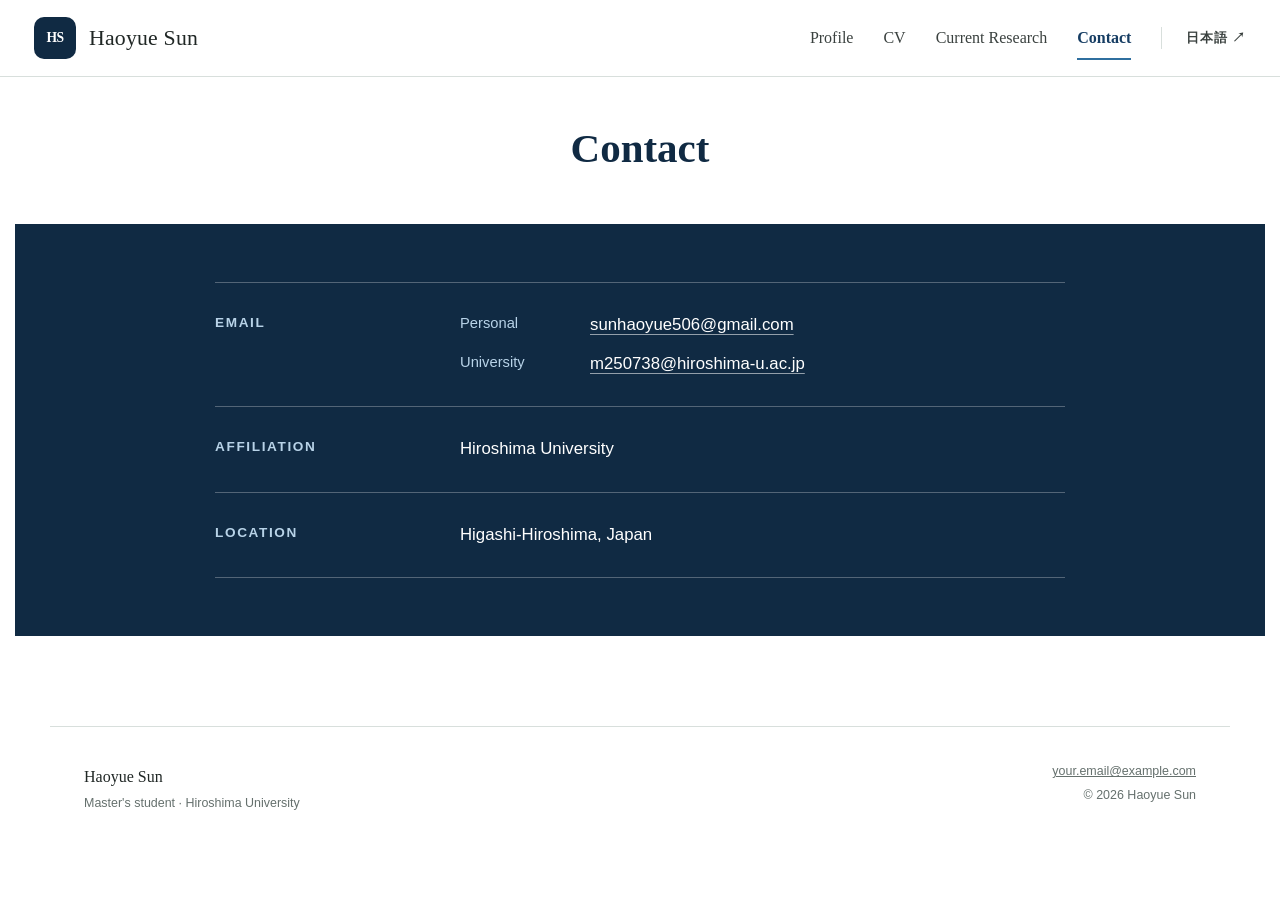
==== contact.html @ a17448c6 "Update" ====
<!doctype html>
<html lang="en">
<head>
  <meta charset="utf-8">
  <meta name="viewport" content="width=device-width, initial-scale=1">
  <meta name="description" content="Contact information for Haoyue Sun.">
  <meta name="theme-color" content="#102a43">
  <title>Contact · Haoyue Sun</title>
  <link rel="icon" href="favicon.svg" type="image/svg+xml">
  <link rel="stylesheet" href="style.css">
  <script src="main.js" defer></script>
</head>
<body class="page-contact">
  <a class="skip-link" href="#main-content">Skip to content</a>
  <header class="site-header">
  <div class="header-inner">
    <a class="brand" href="index.html" aria-label="Haoyue Sun — home">
      <span class="brand-mark" aria-hidden="true">HS</span>
      <span class="brand-name">Haoyue Sun</span>
    </a>
    <button class="menu-button" type="button" aria-expanded="false" aria-controls="site-navigation">
      <span>Menu</span><span class="menu-lines" aria-hidden="true"></span>
    </button>
    <nav id="site-navigation" class="site-navigation" aria-label="Primary navigation">
      <a href="index.html">Profile</a>
        <a href="SUN_Haoyue_CV.pdf" target="_blank" rel="noopener">CV</a>
        <a href="current-research.html">Current Research</a>
        <a href="contact.html" class="active" aria-current="page">Contact</a>
      <a class="language-link" href="ja-contact.html" lang="ja" hreflang="ja">日本語 <span aria-hidden="true">↗</span></a>
    </nav>
  </div>
</header>
  <main id="main-content">

  <section class="contact-heading">
    <h1>Contact</h1>
  </section>

  <section class="contact-panel">

    <div class="contact-details">

      <div class="contact-row">
        <h2>Email</h2>

        <div class="contact-email-list">
          <p>
            <span>Personal</span>
            <a href="mailto:sunhaoyue506@gmail.com">sunhaoyue506@gmail.com</a>
          </p>

          <p>
            <span>University</span>
            <a href="mailto:m250738@hiroshima-u.ac.jp">m250738@hiroshima-u.ac.jp</a>
          </p>
        </div>
      </div>

      <div class="contact-row">
        <h2>Affiliation</h2>

        <p>Hiroshima University</p>
      </div>

      <div class="contact-row">
        <h2>Location</h2>

        <p>Higashi-Hiroshima, Japan</p>
      </div>

    </div>

  </section>

</main>
  <footer class="site-footer">
  <div><p class="footer-name">Haoyue Sun</p><p>Master's student · Hiroshima University</p></div>
  <div class="footer-meta"><a href="mailto:your.email@example.com">your.email@example.com</a><p>© <span data-current-year>2026</span> Haoyue Sun</p></div>
</footer>
</body>
</html>
---- style.css ----
:root {
  --navy-950: #081b2c;
  --navy-900: #102a43;
  --navy-800: #163d63;
  --blue-700: #2f6f9f;
  --blue-100: #dce8f2;
  --blue-050: #f3f7fa;
  --ink: #202725;
  --muted: #65706d;
  --line: #d8dfdc;
  --paper: #ffffff;
  --warm: #faf9f6;
  --max-width: 1180px;
}

* { box-sizing: border-box; }
html { scroll-behavior: smooth; }
body {
  margin: 0;
  background: var(--paper);
  color: var(--ink);
  font-family: Inter, "Helvetica Neue", Arial, "Hiragino Kaku Gothic ProN", "Yu Gothic", sans-serif;
  font-size: 16px;
  line-height: 1.75;
  text-rendering: optimizeLegibility;
}
a { color: inherit; }
img { display: block; max-width: 100%; }

.skip-link {
  background: var(--paper);
  left: 12px;
  padding: 10px 14px;
  position: fixed;
  top: -80px;
  z-index: 100;
}
.skip-link:focus { top: 12px; }

.site-header {
  background: rgba(255, 255, 255, 0.96);
  border-bottom: 1px solid var(--line);
  position: sticky;
  top: 0;
  z-index: 20;
}
.header-inner {
  align-items: center;
  display: flex;
  justify-content: space-between;
  margin: 0 auto;
  max-width: 1440px;
  min-height: 76px;
  padding: 0 34px;
}
.brand {
  align-items: center;
  display: inline-flex;
  gap: 13px;
  text-decoration: none;
}
.brand-mark {
  align-items: center;
  background: var(--navy-900);
  border-radius: 10px;
  color: white;
  display: inline-flex;
  font-family: Georgia, "Times New Roman", serif;
  font-size: 0.85rem;
  font-weight: 700;
  height: 42px;
  justify-content: center;
  letter-spacing: -0.04em;
  width: 42px;
}
.brand-name {
  font-family: Georgia, "Times New Roman", serif;
  font-size: 1.36rem;
  letter-spacing: 0.01em;
}
.site-navigation {
  align-items: center;
  display: flex;
  gap: 30px;
}
.site-navigation a {
  color: #3a413f;
  font-family: Georgia, "Times New Roman", "Yu Mincho", serif;
  font-size: 1rem;
  position: relative;
  text-decoration: none;
  white-space: nowrap;
}
.site-navigation a::after {
  background: var(--blue-700);
  bottom: -8px;
  content: "";
  height: 2px;
  left: 0;
  position: absolute;
  transform: scaleX(0);
  transform-origin: right;
  transition: transform 180ms ease;
  width: 100%;
}
.site-navigation a:hover::after,
.site-navigation a:focus-visible::after,
.site-navigation a.active::after {
  transform: scaleX(1);
  transform-origin: left;
}
.site-navigation a.active { color: var(--navy-800); font-weight: 700; }
.site-navigation .language-link {
  border-left: 1px solid var(--line);
  font-family: Inter, "Helvetica Neue", Arial, sans-serif;
  font-size: 0.82rem;
  font-weight: 700;
  letter-spacing: 0.06em;
  padding-left: 24px;
  text-transform: uppercase;
}
.menu-button { display: none; }

.page-heading {
  align-items: center;
  display: flex;
  flex-direction: column;
  justify-content: center;
  min-height: 185px;
  padding: 45px 24px;
  text-align: center;
}
.page-heading p {
  color: var(--blue-700);
  font-size: 0.72rem;
  font-weight: 700;
  letter-spacing: 0.16em;
  margin: 0 0 7px;
  text-transform: uppercase;
}
.page-heading h1 {
  color: var(--navy-800);
  font-family: Georgia, "Times New Roman", "Yu Mincho", serif;
  font-size: clamp(2.1rem, 4.2vw, 3.2rem);
  font-weight: 600;
  letter-spacing: -0.02em;
  line-height: 1.15;
  margin: 0;
}

.profile-hero {
  background: var(--navy-900);
  color: white;
}
.profile-hero-inner {
  align-items: center;
  display: grid;
  gap: 64px;
  grid-template-columns: 250px minmax(0, 1fr);
  margin: 0 auto;
  max-width: var(--max-width);
  min-height: 390px;
  padding: 36px 34px;
}
.portrait-frame {
  background: var(--blue-100);
  box-shadow: 14px 14px 0 rgba(47, 111, 159, 0.4);
}
.portrait-frame img {
  aspect-ratio: 4 / 5;
  height: auto;
  object-fit: cover;
  width: 100%;
}
.profile-name {
  font-family: Georgia, "Times New Roman", "Yu Mincho", serif;
  font-size: clamp(2rem, 3.2vw, 3.2rem);
  font-weight: 500;
  letter-spacing: -0.035em;
  line-height: 1.15;
  margin: 0 0 20px;
}
.profile-role {
  font-size: clamp(0.95rem, 1.5vw, 1.1rem);
  font-weight: 600;
  margin: 0;
}
.profile-affiliation {
  color: #ffffff;
  font-weight: 700;
  margin: 5px 0 0;
}
.profile-summary { color: #eef4f9; margin: 28px 0 0; max-width: 680px; }
.inline-links { display: flex; flex-wrap: wrap; gap: 15px 24px; margin-top: 25px; }
.inline-links a {
  border-bottom: 1px solid rgba(255, 255, 255, 0.55);
  font-size: 0.85rem;
  font-weight: 700;
  text-decoration: none;
}

.content-section {
  margin: 0 auto;
  max-width: var(--max-width);
  padding: 88px 34px;
}
.content-section + .content-section { border-top: 1px solid var(--line); }
.content-section.tint {
  background: var(--blue-050);
  max-width: none;
  padding-left: max(34px, calc((100vw - 1112px) / 2));
  padding-right: max(34px, calc((100vw - 1112px) / 2));
}
.section-grid {
  display: grid;
  gap: 70px;
  grid-template-columns: minmax(220px, 0.42fr) minmax(0, 1fr);
}
.section-label {
  color: var(--blue-700);
  font-size: 0.72rem;
  font-weight: 700;
  letter-spacing: 0.16em;
  margin: 5px 0 10px;
  text-transform: uppercase;
}
.section-title {
  font-family: Georgia, "Times New Roman", "Yu Mincho", serif;
  font-size: clamp(1.8rem, 3.2vw, 2.75rem);
  font-weight: 500;
  letter-spacing: -0.025em;
  line-height: 1.25;
  margin: 0;
}
.section-heading {
  font-family: Georgia, "Times New Roman", "Yu Mincho", serif;
  font-size: clamp(1.45rem, 2.2vw, 1.85rem);
  font-weight: 600;
  letter-spacing: -0.015em;
  line-height: 1.3;
  margin: 0;
}
.prose { max-width: 760px; }
.prose > :first-child { margin-top: 0; }
.prose p { color: #3f4946; margin: 0 0 1.25em; }
.prose h2,
.prose h3 {
  font-family: Georgia, "Times New Roman", "Yu Mincho", serif;
  font-weight: 500;
  line-height: 1.35;
}
.prose h2 { font-size: 1.8rem; margin: 2em 0 0.7em; }
.prose h3 { font-size: 1.3rem; margin: 1.7em 0 0.55em; }
.prose ul { margin: 0 0 1.4em; padding-left: 1.2em; }
.prose li { margin-bottom: 0.55em; }

.interest-list {
  display: flex;
  flex-wrap: wrap;
  gap: 10px;
  list-style: none;
  margin: 0;
  padding: 0;
}
.interest-list li {
  background: var(--blue-050);
  border: 1px solid #c9ddd7;
  border-radius: 100px;
  color: var(--navy-900);
  font-size: 0.86rem;
  padding: 7px 14px;
}
.timeline { border-top: 1px solid var(--ink); }
.timeline-item {
  border-bottom: 1px solid var(--line);
  display: grid;
  gap: 32px;
  grid-template-columns: 145px minmax(0, 1fr);
  padding: 25px 0;
}
.timeline-date { color: var(--blue-700); font-size: 0.84rem; font-weight: 700; margin: 2px 0 0; }
.timeline-item h3 { font-family: Georgia, "Times New Roman", "Yu Mincho", serif; font-size: 1.25rem; font-weight: 500; margin: 0; }
.timeline-item p { color: var(--muted); margin: 5px 0 0; }

.page-body {
  margin: 0 auto;
  max-width: var(--max-width);
  padding: 76px 34px 110px;
}
.article-layout {
  display: grid;
  gap: 72px;
  grid-template-columns: minmax(0, 1fr) 290px;
}
.article-lead {
  color: var(--navy-900) !important;
  font-family: Georgia, "Times New Roman", "Yu Mincho", serif;
  font-size: clamp(1.3rem, 2.3vw, 1.7rem);
  line-height: 1.55;
}
.fact-panel {
  align-self: start;
  background: var(--blue-050);
  border-top: 4px solid var(--blue-700);
  padding: 24px;
}
.fact-panel dl { margin: 0; }
.fact-panel div { border-bottom: 1px solid #ccddd8; padding: 0 0 15px; }
.fact-panel div + div { padding-top: 15px; }
.fact-panel div:last-child { border-bottom: 0; padding-bottom: 0; }
.fact-panel dt { color: var(--muted); font-size: 0.7rem; font-weight: 700; letter-spacing: 0.1em; text-transform: uppercase; }
.fact-panel dd { margin: 4px 0 0; }
.button-row { display: flex; flex-wrap: wrap; gap: 12px; margin-top: 34px; }
.button {
  background: var(--navy-900);
  border: 1px solid var(--navy-900);
  color: white;
  display: inline-flex;
  font-size: 0.82rem;
  font-weight: 700;
  letter-spacing: 0.03em;
  padding: 11px 17px;
  text-decoration: none;
}
.button:hover,
.button:focus-visible { background: var(--navy-950); }
.button.secondary { background: transparent; color: var(--navy-900); }
.button.muted { cursor: not-allowed; opacity: 0.6; }
.notice {
  background: #f6f2e7;
  border-left: 4px solid #b7944f;
  color: #5a4b2d;
  font-size: 0.9rem;
  margin-top: 30px;
  padding: 15px 18px;
}

.site-footer {
  border-top: 1px solid var(--line);
  color: var(--muted);
  display: flex;
  font-size: 0.78rem;
  justify-content: space-between;
  margin: 0 auto;
  max-width: var(--max-width);
  padding: 34px;
}
.site-footer p { margin: 2px 0; }
.footer-name { color: var(--ink); font-family: Georgia, "Times New Roman", serif; font-size: 1rem; }
.footer-meta { text-align: right; }

@media (max-width: 980px) {
  .header-inner { min-height: 68px; padding: 0 22px; }
  .menu-button {
    align-items: center;
    background: transparent;
    border: 0;
    color: var(--ink);
    display: inline-flex;
    font: inherit;
    font-size: 0.78rem;
    font-weight: 700;
    gap: 10px;
    padding: 10px 0;
    text-transform: uppercase;
  }
  .menu-lines,
  .menu-lines::before,
  .menu-lines::after { background: currentColor; display: block; height: 1px; position: relative; width: 19px; }
  .menu-lines::before,
  .menu-lines::after { content: ""; position: absolute; }
  .menu-lines::before { top: -6px; }
  .menu-lines::after { top: 6px; }
  .site-navigation {
    align-items: stretch;
    background: white;
    border-bottom: 1px solid var(--line);
    display: none;
    flex-direction: column;
    gap: 0;
    left: 0;
    padding: 12px 22px 22px;
    position: absolute;
    right: 0;
    top: 68px;
  }
  .site-navigation.is-open { display: flex; }
  .site-navigation a { border-top: 1px solid var(--line); padding: 12px 0; }
  .site-navigation a::after { display: none; }
  .site-navigation .language-link { border-left: 0; padding-left: 0; }
  .profile-hero-inner { gap: 42px; grid-template-columns: 210px minmax(0, 1fr); }
}

@media (max-width: 700px) {
  .brand-mark { height: 37px; width: 37px; }
  .brand-name { font-size: 1.13rem; }
  .page-heading { min-height: 150px; }
  .profile-hero-inner { gap: 38px; grid-template-columns: 1fr; padding: 38px 24px 54px; }
  .portrait-frame { max-width: 220px; }
  .content-section,
  .page-body { padding: 64px 24px 80px; }
  .content-section.tint { padding-left: 24px; padding-right: 24px; }
  .section-grid,
  .article-layout,
  .contact-card { gap: 38px; grid-template-columns: 1fr; }
  .timeline-item { gap: 4px; grid-template-columns: 1fr; }
  .site-footer { flex-direction: column; gap: 18px; padding: 28px 24px; }
  .footer-meta { text-align: left; }
}

@media (prefers-reduced-motion: reduce) {
  html { scroll-behavior: auto; }
  *, *::before, *::after { transition-duration: 0.01ms !important; }
}

/* Current Research page */

.page-current-research .research-heading {
  max-width: 1250px;
  margin: 0 auto;
  padding: 48px 7% 32px;
  text-align: center;
}

.page-current-research .research-heading h1 {
  margin: 0;
  color: #102a43;
  font-family: Georgia, "Times New Roman", serif;
  font-size: clamp(2.1rem, 3.2vw, 3.2rem);
  font-weight: 600;
  line-height: 1.15;
}

.page-current-research .research-sections {
  max-width: 1250px;
  margin: 0 auto;
  padding: 20px 7% 45px;
}

.page-current-research .research-section {
  display: grid;
  grid-template-columns: 250px minmax(0, 1fr);
  column-gap: 70px;
  padding: 42px 0;
  border-top: 1px solid #d7e0e7;
}

.page-current-research .research-section:first-child {
  border-top: none;
}

.page-current-research .research-section h2 {
  margin: 0;
  color: #102a43;
  font-family: Georgia, "Times New Roman", serif;
  font-size: 1.7rem;
  font-weight: 600;
  line-height: 1.3;
}

.page-current-research .research-section-content {
  max-width: 780px;
}

.page-current-research .research-section-content p {
  margin: 0 0 17px;
  color: #334e68;
  font-size: 1.03rem;
  line-height: 1.75;
}

.page-current-research .research-section-content p:last-child {
  margin-bottom: 0;
}

.page-current-research .research-materials-note {
  max-width: 1080px;
  margin: 0 auto 80px;
  padding: 20px 26px;
  background: #f7f3e9;
  border-left: 5px solid #c7a052;
}

.page-current-research .research-materials-note p {
  margin: 0;
  color: #243b53;
  font-size: 1rem;
  line-height: 1.7;
}

@media (max-width: 800px) {
  .page-current-research .research-heading {
    padding: 42px 7% 24px;
  }

  .page-current-research .research-section {
    grid-template-columns: 1fr;
    row-gap: 20px;
    padding: 34px 0;
  }

  .page-current-research .research-section h2 {
    font-size: 1.55rem;
  }

  .page-current-research .research-materials-note {
    margin: 10px 7% 60px;
  }
}

/* Contact page */

.page-contact .contact-heading {
  max-width: 1250px;
  margin: 0 auto;
  padding: 48px 7% 32px;
  text-align: center;
}

.page-contact .contact-heading h1 {
  margin: 0;
  color: #102a43;
  font-family: Georgia, "Times New Roman", serif;
  font-size: clamp(2.1rem, 3.2vw, 3.2rem);
  font-weight: 600;
  line-height: 1.15;
}

.page-contact .contact-panel {
  max-width: 1250px;
  margin: 20px auto 90px;
  padding: 58px 8%;
  background: #102a43;
  color: #ffffff;
}

.page-contact .contact-details {
  max-width: 850px;
  margin: 0 auto;
}

.page-contact .contact-row {
  display: grid;
  grid-template-columns: 190px minmax(0, 1fr);
  column-gap: 55px;
  padding: 28px 0;
  border-top: 1px solid rgba(255, 255, 255, 0.28);
}

.page-contact .contact-row:last-child {
  border-bottom: 1px solid rgba(255, 255, 255, 0.28);
}

.page-contact .contact-row h2 {
  margin: 0;
  color: #b8d3e8;
  font-family: Arial, sans-serif;
  font-size: 0.85rem;
  font-weight: 700;
  letter-spacing: 0.12em;
  text-transform: uppercase;
}

.page-contact .contact-row p {
  margin: 0;
  color: #ffffff;
  font-size: 1.05rem;
  line-height: 1.7;
}

.page-contact .contact-row a {
  color: #ffffff;
  text-decoration-color: rgba(255, 255, 255, 0.55);
  text-underline-offset: 4px;
}

.page-contact .contact-row a:hover {
  text-decoration-color: #ffffff;
}

.page-contact .contact-email-list p {
  display: grid;
  grid-template-columns: 110px minmax(0, 1fr);
  column-gap: 20px;
  margin-bottom: 10px;
}

.page-contact .contact-email-list p:last-child {
  margin-bottom: 0;
}

.page-contact .contact-email-list span {
  color: #b8d3e8;
  font-size: 0.92rem;
}

@media (max-width: 700px) {
  .page-contact .contact-heading {
    padding: 42px 7% 26px;
  }

  .page-contact .contact-panel {
    margin: 10px 5% 60px;
    padding: 35px 8%;
  }

  .page-contact .contact-row {
    grid-template-columns: 1fr;
    row-gap: 14px;
    padding: 24px 0;
  }

  .page-contact .contact-email-list p {
    grid-template-columns: 1fr;
    row-gap: 2px;
  }
}
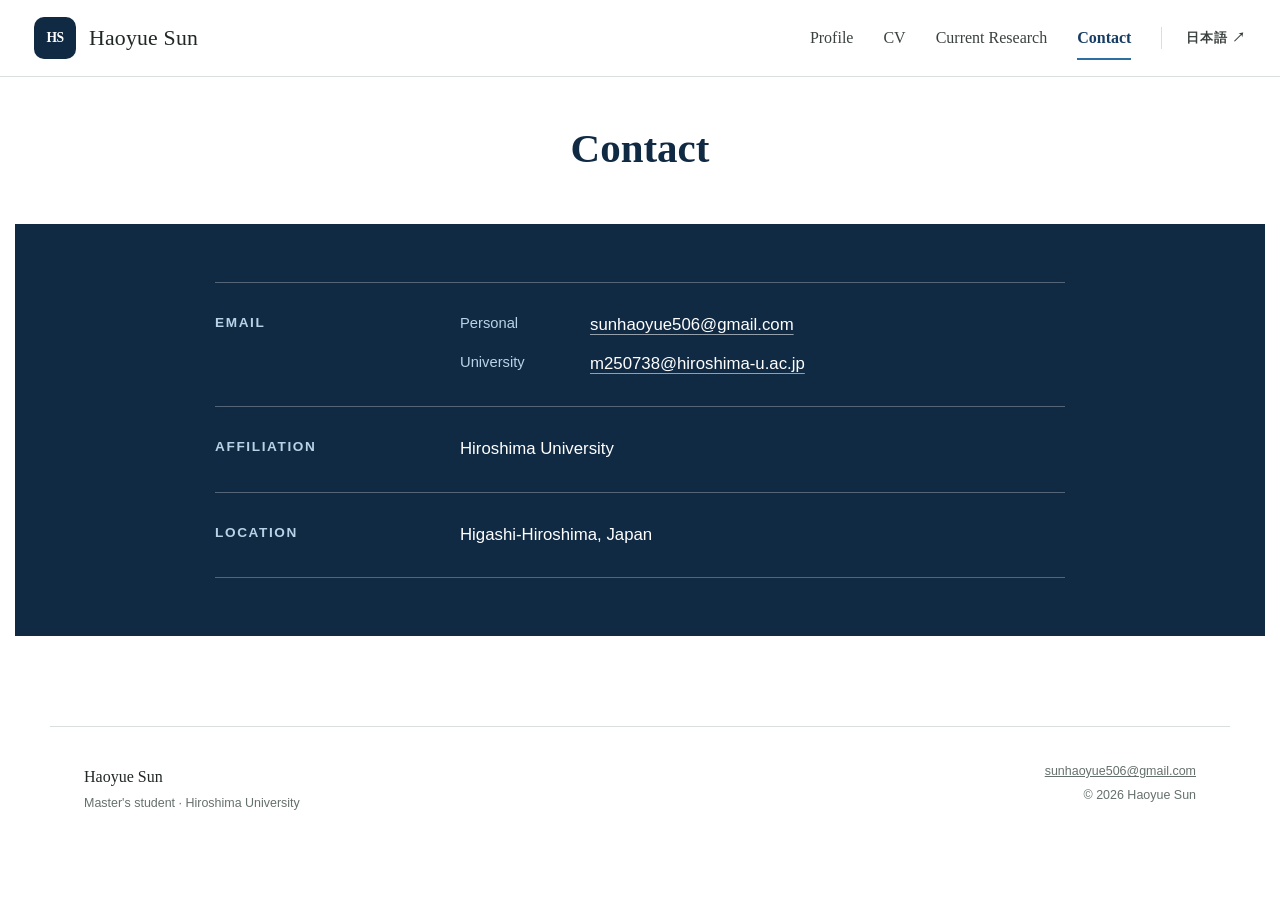
==== commit bfc1062c: "Update email" ====
--- a/contact.html
+++ b/contact.html
@@ -75,7 +75,7 @@
 </main>
   <footer class="site-footer">
   <div><p class="footer-name">Haoyue Sun</p><p>Master's student · Hiroshima University</p></div>
-  <div class="footer-meta"><a href="mailto:your.email@example.com">your.email@example.com</a><p>© <span data-current-year>2026</span> Haoyue Sun</p></div>
+  <div class="footer-meta"><a href="mailto:sunhaoyue506@gmail.com">sunhaoyue506@gmail.com</a><p>© <span data-current-year>2026</span> Haoyue Sun</p></div>
 </footer>
 </body>
 </html>
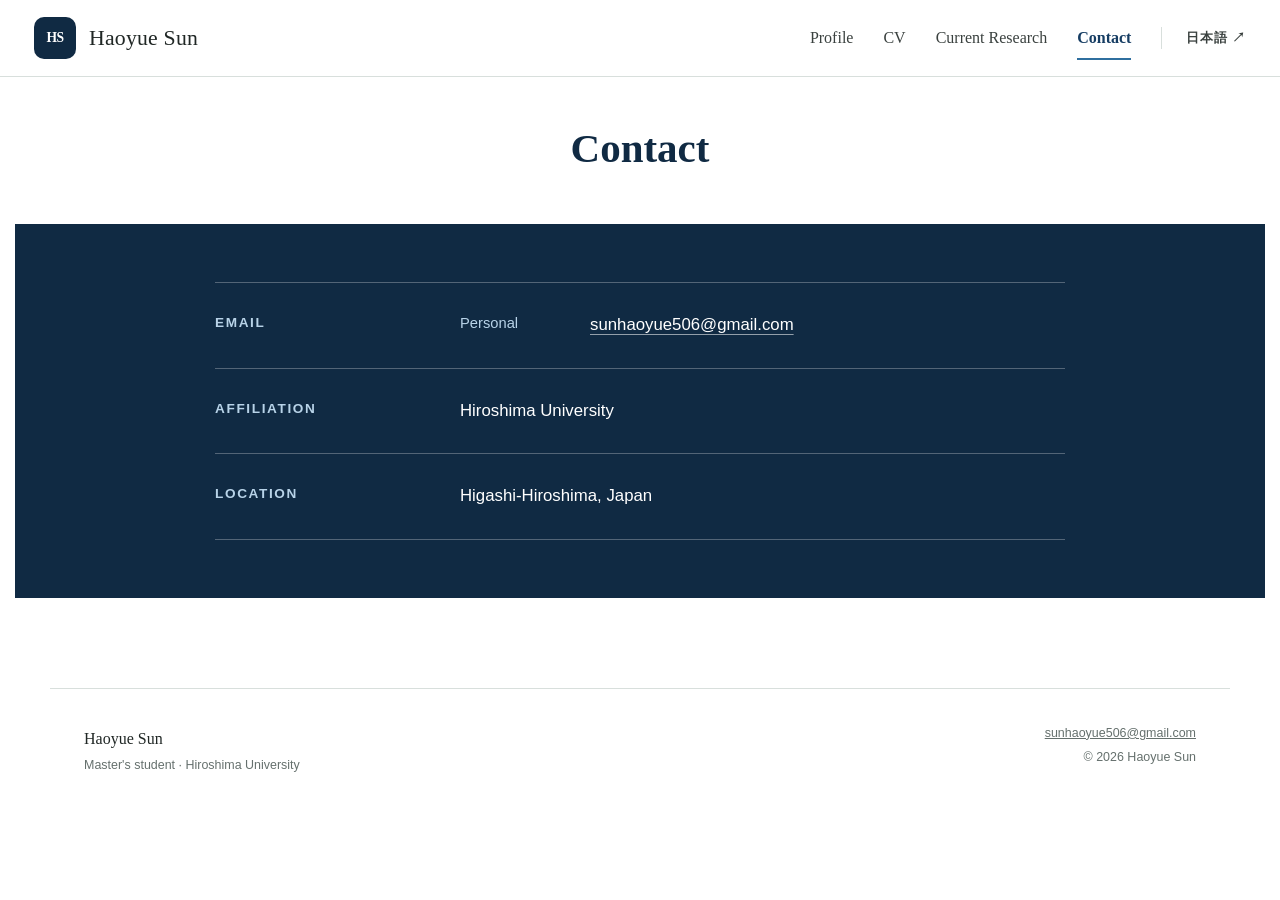
==== commit 212e2787: "Update" ====
--- a/contact.html
+++ b/contact.html
@@ -48,11 +48,6 @@
             <span>Personal</span>
             <a href="mailto:sunhaoyue506@gmail.com">sunhaoyue506@gmail.com</a>
           </p>
-
-          <p>
-            <span>University</span>
-            <a href="mailto:m250738@hiroshima-u.ac.jp">m250738@hiroshima-u.ac.jp</a>
-          </p>
         </div>
       </div>
 
